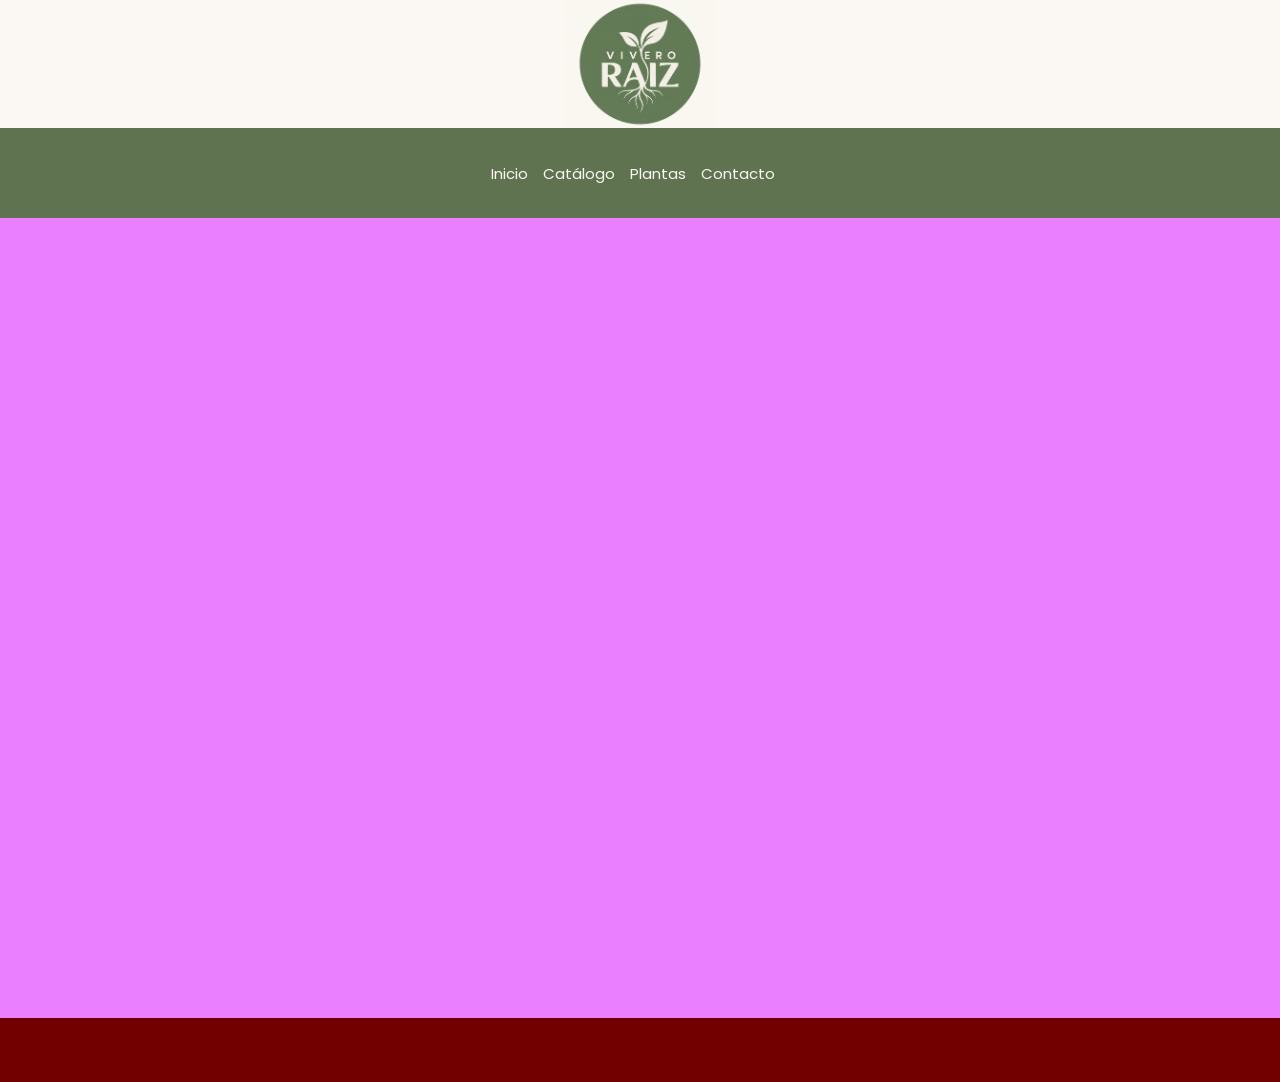
==== index.html @ 6e46d25a "Index v1" ====
<!DOCTYPE html>
<html lang="en">

<head>
    <meta charset="UTF-8" />
    <meta name="viewport" content="width=device-width, initial-scale=1.0" />
    <title>Login - Raiz</title>
    <script src=""></script>
    <link rel="preconnect" href="https://fonts.googleapis.com">
<link rel="preconnect" href="https://fonts.gstatic.com" crossorigin>

<link href="https://fonts.googleapis.com/css2?family=Poppins:wght@400;600;700&display=swap" rel="stylesheet">
    <link rel="stylesheet" href="./styles/styles.css" />
    <!-- <link rel="" href="./index.html" /> -->
</head>

<body>
    <header class="header-vivero">
        <img src="/components/images/logo-vivero-raiz.png" alt="Logo Raiz" class="logo-vivero-raiz">
    </header>
    <nav class="nav-vivero">
        <a href="./index.html">Inicio</a>
        <a href="./catalogo.html">Catálogo</a>
        <a href="./planta.html">Plantas</a>
        <a href="./contacto.html">Contacto</a>
    </nav>

    <section class="banner-vivero"></section>
    <section></section>
    <footer></footer>
</body>

</html>
---- styles/styles.css ----
body {
    width: 100%;
    background-color: rgb(5, 5, 5);
    height: 100%;
    display: flex;
    flex-direction: column;
    justify-content: flex-start;
    align-items: center;
    margin: 0;
    font-family: "Poppins", sans-serif;
}

header {
    display: flex;
    flex-direction: row;
    justify-content: center;
    align-items: center;
    width: 100%;
    height: 8em;
    background-color: #FBF8F3;
}

.nav-vivero {
    justify-content: center;
    align-items: center;
    display: flex;
    width: 100%;
    height: 60px;
    padding: 15px;
    background-color: #5F7351;
}

nav a{
    margin-right: 15px;
    font-size: 15px;
    color: #FBF8F3;
    text-decoration: none;
}

nav a:hover{
    text-decoration: underline;
}

.logo-vivero-raiz {
    object-fit: cover;
    max-height: 200px;
    max-width: 150px;
}

.banner-vivero {
    width: 100%;
    height: 50em;
    background-color: rgb(234, 127, 255);
}

footer{
    width: 100%;
    height: 4em;
    background-color: rgb(114, 0, 0);
}
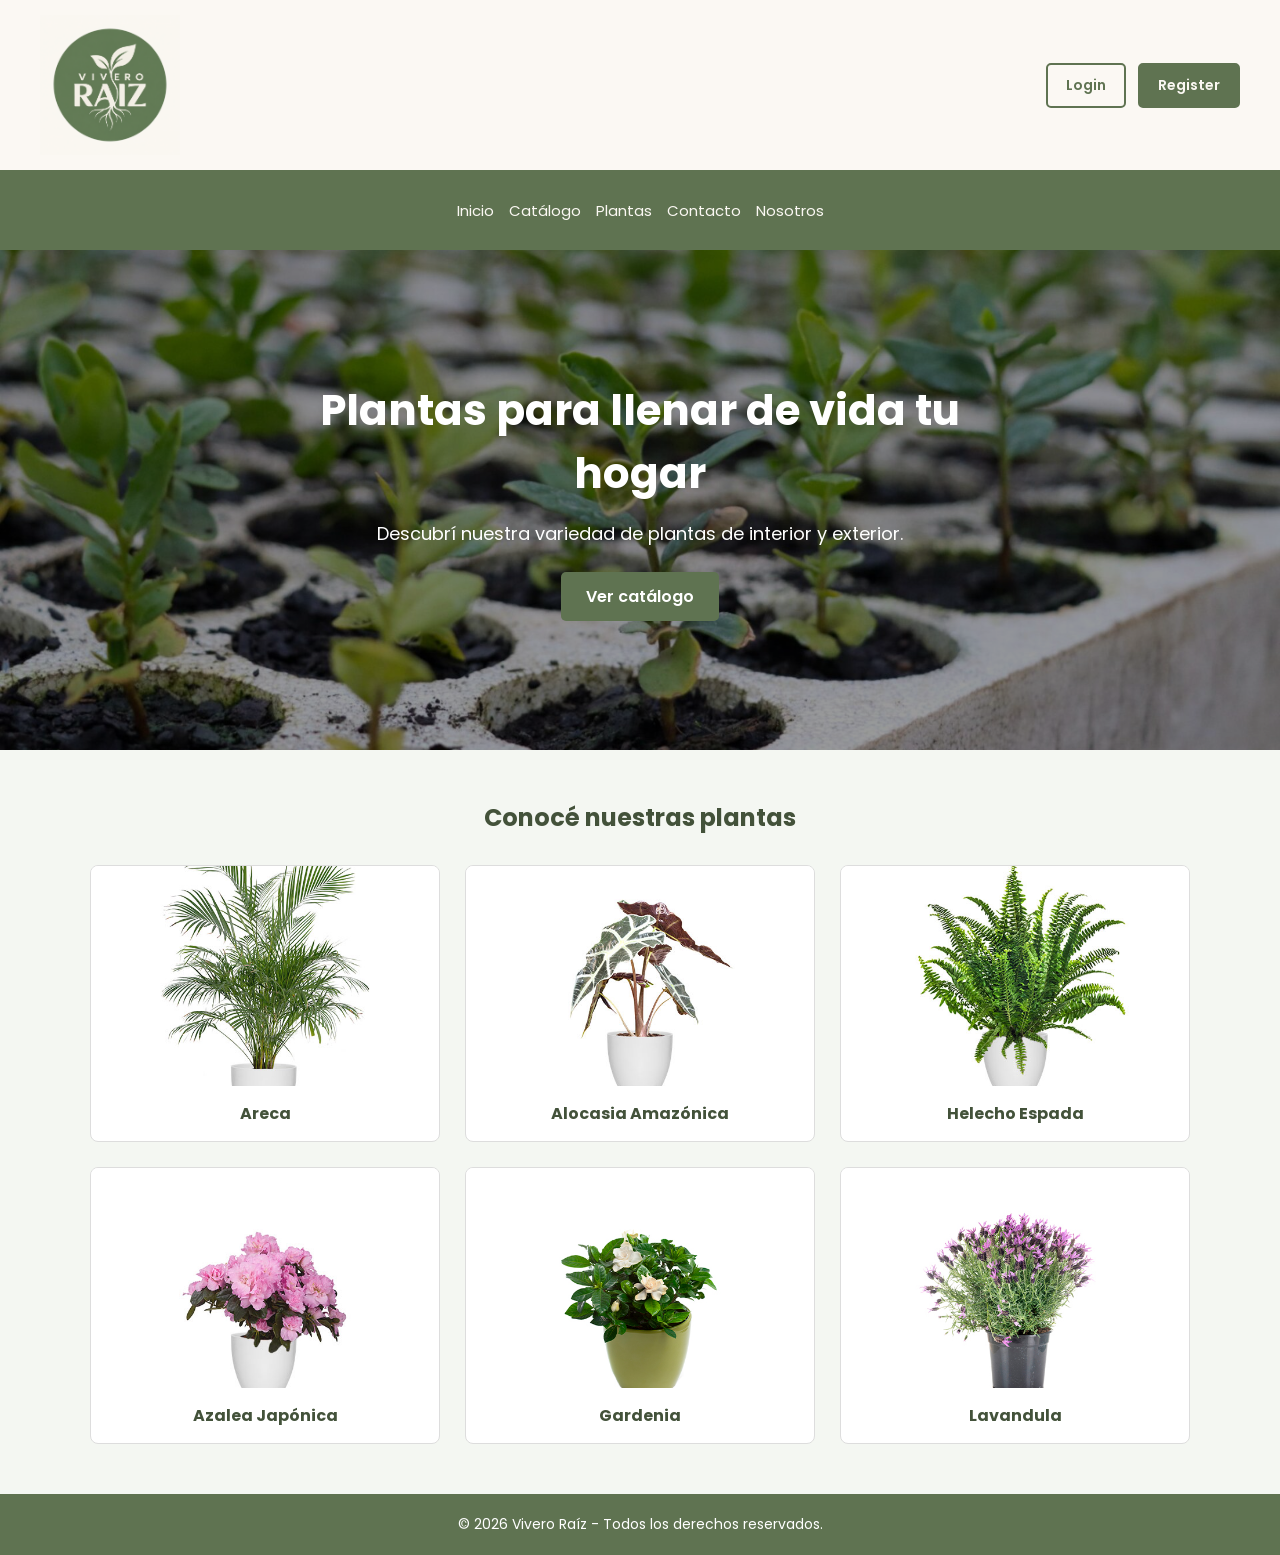
==== commit accc3dcf: "htmlv5" ====
--- a/index.html
+++ b/index.html
@@ -7,27 +7,106 @@
     <title>Login - Raiz</title>
     <script src=""></script>
     <link rel="preconnect" href="https://fonts.googleapis.com">
-<link rel="preconnect" href="https://fonts.gstatic.com" crossorigin>
+    <link rel="preconnect" href="https://fonts.gstatic.com" crossorigin>
 
-<link href="https://fonts.googleapis.com/css2?family=Poppins:wght@400;600;700&display=swap" rel="stylesheet">
+    <link href="https://fonts.googleapis.com/css2?family=Poppins:wght@400;600;700&display=swap" rel="stylesheet">
     <link rel="stylesheet" href="./styles/styles.css" />
     <!-- <link rel="" href="./index.html" /> -->
 </head>
 
-<body>
-    <header class="header-vivero">
-        <img src="/components/images/logo-vivero-raiz.png" alt="Logo Raiz" class="logo-vivero-raiz">
+<body class="pagina-inicio">    <header class="header-vivero">
+        <a href="index.html"> <img src="./components/images/logo-vivero-raiz.png" alt="Logo Raíz"
+                class="logo-vivero-raiz"></a>
+        <div class="botones-usuario">
+            <a href="./login.html" class="boton-login">Login</a>
+            <a href="./registro.html" class="boton-registro">Register</a>
+        </div>
     </header>
     <nav class="nav-vivero">
         <a href="./index.html">Inicio</a>
         <a href="./catalogo.html">Catálogo</a>
         <a href="./planta.html">Plantas</a>
         <a href="./contacto.html">Contacto</a>
+        <a href="./nosotros.html">Nosotros</a>
     </nav>
 
-    <section class="banner-vivero"></section>
-    <section></section>
-    <footer></footer>
+    <main class="inicio-contenedor">
+
+    <section class="banner-inicio">
+        <img
+            src="./components/images/banner.jpg"
+            alt="Plantas del Vivero Raíz"
+        >
+
+        <div class="banner-contenido">
+            <h1>Plantas para llenar de vida tu hogar</h1>
+
+            <p>
+                Descubrí nuestra variedad de plantas de interior y exterior.
+            </p>
+
+            <a href="./catalogo.html" class="boton-banner">
+                Ver catálogo
+            </a>
+        </div>
+    </section>
+    <section class="galeria-inicio">
+        <h2>Conocé nuestras plantas</h2>
+
+        <div class="grilla-inicio">
+            <a href="./catalogo.html" class="foto-inicio">
+                <img
+                    src="./components/images/areca.jpg"
+                    alt="Planta Areca"
+                >
+                <h3>Areca</h3>
+            </a>
+
+            <a href="./catalogo.html" class="foto-inicio">
+                <img
+                    src="./components/images/alocasia-amazonica.jpg"
+                    alt="Alocasia Amazónica"
+                >
+                <h3>Alocasia Amazónica</h3>
+            </a>
+
+            <a href="./catalogo.html" class="foto-inicio">
+                <img
+                    src="./components/images/nephrolepsis.jpg"
+                    alt="Helecho Espada"
+                >
+                <h3>Helecho Espada</h3>
+            </a>
+
+            <a href="./catalogo.html" class="foto-inicio">
+                <img
+                    src="./components/images/azalea-jap-2-3l-vda-1530.jpg"
+                    alt="Azalea Japónica"
+                >
+                <h3>Azalea Japónica</h3>
+            </a>
+
+            <a href="./catalogo.html" class="foto-inicio">
+                <img
+                    src="./components/images/gardenia-jasminoides-m13.jpg"
+                    alt="Gardenia Jasminoides"
+                >
+                <h3>Gardenia</h3>
+            </a>
+
+            <a href="./catalogo.html" class="foto-inicio">
+                <img
+                    src="./components/images/lavandula-stoechas-v14b.jpg"
+                    alt="Lavandula Stoechas"
+                >
+                <h3>Lavandula</h3>
+            </a>
+        </div>
+    </section>
+</main>
+    <footer class="footer-vivero">
+        <p>© 2026 Vivero Raíz - Todos los derechos reservados.</p>
+    </footer>
 </body>
 
 </html>
--- a/styles/styles.css
+++ b/styles/styles.css
@@ -1,60 +1,794 @@
+
+* {
+    box-sizing: border-box;
+}
+
+html {
+    min-height: 100%;
+}
+
 body {
     width: 100%;
-    background-color: rgb(5, 5, 5);
-    height: 100%;
+    min-height: 100vh;
+    margin: 0;
+
     display: flex;
     flex-direction: column;
     justify-content: flex-start;
     align-items: center;
-    margin: 0;
+
     font-family: "Poppins", sans-serif;
 }
 
-header {
-    display: flex;
-    flex-direction: row;
+
+/* header */
+
+
+.header-vivero {
+    width: 100%;
+    min-height: 8em;
+    padding: 15px 40px;
+
+    display: flex;
+    justify-content: space-between;
+    align-items: center;
+
+    background-color: #fbf8f3;
+}
+
+.logo-vivero-raiz {
+    display: block;
+    width: 140px;
+    max-width: 150px;
+    max-height: 200px;
+    height: auto;
+
+    object-fit: contain;
+    transition: transform 0.3s ease;
+}
+
+.logo-vivero-raiz:hover {
+    transform: scale(1.1);
+}
+
+.botones-usuario {
+    display: flex;
+    align-items: center;
+    gap: 12px;
+}
+
+.botones-usuario a {
+    padding: 10px 18px;
+
+    font-size: 14px;
+    font-weight: 600;
+    text-decoration: none;
+
+    border-radius: 5px;
+}
+
+.boton-login {
+    color: #5f7351;
+    background-color: transparent;
+    border: 2px solid #5f7351;
+}
+
+.boton-login:hover {
+    color: #fbf8f3;
+    background-color: #5f7351;
+}
+
+.boton-registro {
+    color: #fbf8f3;
+    background-color: #5f7351;
+    border: 2px solid #5f7351;
+}
+
+.boton-registro:hover {
+    background-color: #43523a;
+    border-color: #43523a;
+}
+
+
+/* navbar */
+
+.nav-vivero {
+    width: 100%;
+    min-height: 80px;
+
+    display: flex;
     justify-content: center;
     align-items: center;
-    width: 100%;
-    height: 8em;
-    background-color: #FBF8F3;
-}
-
-.nav-vivero {
+    gap: 15px;
+
+    background-color: #5f7351;
+}
+
+.nav-vivero a {
+    color: #fbf8f3;
+    font-size: 15px;
+    text-decoration: none;
+}
+
+.nav-vivero a:hover {
+    text-decoration: underline;
+}
+
+
+/* footer */
+
+
+.footer-vivero {
+    width: 100%;
+    padding: 20px;
+    margin-top: auto;
+
+    color: #ffffff;
+    text-align: center;
+    background-color: #5f7351;
+}
+
+.footer-vivero p {
+    margin: 0;
+    font-size: 14px;
+}
+
+
+/* index */
+
+
+.pagina-inicio {
+    min-height: 100vh;
+    background-color: #f4f7f2;
+}
+
+.pagina-inicio .inicio-contenedor {
+    width: 100%;
+}
+
+/* banner index */
+
+
+.pagina-inicio .banner-inicio {
+    position: relative;
+
+    width: 100%;
+    height: 500px;
+    overflow: hidden;
+}
+
+.pagina-inicio .banner-inicio img {
+    display: block;
+    width: 100%;
+    height: 100%;
+    object-fit: cover;
+}
+
+.pagina-inicio .banner-contenido {
+    position: absolute;
+    top: 0;
+    left: 0;
+
+    width: 100%;
+    height: 100%;
+    padding: 30px;
+
+    display: flex;
+    flex-direction: column;
     justify-content: center;
     align-items: center;
-    display: flex;
-    width: 100%;
-    height: 60px;
-    padding: 15px;
-    background-color: #5F7351;
-}
-
-nav a{
-    margin-right: 15px;
+
+    color: #ffffff;
+    text-align: center;
+    background-color: rgba(0, 0, 0, 0.4);
+}
+
+.pagina-inicio .banner-contenido h1 {
+    max-width: 700px;
+    margin: 0 0 15px;
+    font-size: 42px;
+}
+
+.pagina-inicio .banner-contenido p {
+    margin: 0 0 25px;
+    font-size: 18px;
+}
+
+.pagina-inicio .boton-banner {
+    display: inline-block;
+    padding: 12px 25px;
+
+    color: #ffffff;
+    font-weight: 600;
+    text-decoration: none;
+
+    background-color: #5f7351;
+    border-radius: 5px;
+}
+
+.pagina-inicio .boton-banner:hover {
+    background-color: #43523a;
+}
+
+
+/* grilla index */
+
+
+.pagina-inicio .galeria-inicio {
+    width: 100%;
+    padding: 50px 20px;
+}
+
+.pagina-inicio .galeria-inicio h2 {
+    margin: 0 0 30px;
+    color: #43523a;
+    text-align: center;
+}
+
+.pagina-inicio .grilla-inicio {
+    width: 100%;
+    max-width: 1100px;
+    margin: auto;
+
+    display: grid;
+    grid-template-columns: repeat(3, 1fr);
+    gap: 25px;
+}
+
+.pagina-inicio .foto-inicio {
+    overflow: hidden;
+
+    color: #43523a;
+    text-align: center;
+    text-decoration: none;
+
+    background-color: #ffffff;
+    border: 1px solid #dddddd;
+    border-radius: 8px;
+}
+
+.pagina-inicio .foto-inicio img {
+    display: block;
+    width: 100%;
+    height: 220px;
+
+    object-fit: cover;
+    transition: transform 0.3s;
+}
+
+.pagina-inicio .foto-inicio h3 {
+    margin: 15px;
+    font-size: 16px;
+}
+
+.pagina-inicio .foto-inicio:hover img {
+    transform: scale(1.05);
+}
+
+
+/* nosotros */
+
+
+.pagina-nosotros {
+    min-height: 100vh;
+    background-color: #f4f7f2;
+}
+
+.pagina-nosotros .nosotros-contenedor {
+    width: 100%;
+    padding: 60px 20px;
+
+    display: flex;
+    justify-content: center;
+}
+
+.pagina-nosotros .historia-vivero {
+    width: 100%;
+    max-width: 1100px;
+
+    display: flex;
+    align-items: center;
+    gap: 50px;
+}
+
+.pagina-nosotros .historia-imagen {
+    width: 50%;
+}
+
+.pagina-nosotros .historia-imagen img {
+    display: block;
+    width: 100%;
+    height: 450px;
+
+    object-fit: cover;
+    border-radius: 8px;
+}
+
+.pagina-nosotros .historia-texto {
+    width: 50%;
+}
+
+.pagina-nosotros .historia-texto h1 {
+    margin: 0 0 20px;
+    color: #43523a;
+    font-size: 36px;
+}
+
+.pagina-nosotros .historia-texto p {
+    margin: 0 0 18px;
+
+    color: #333333;
+    font-size: 16px;
+    line-height: 1.7;
+}
+
+
+/* catalogo */
+
+.pagina-catalogo {
+    min-height: 100vh;
+    background-color: #f4f7f2;
+}
+
+.pagina-catalogo .catalogo {
+    width: 100%;
+    max-width: 1200px;
+    padding: 50px 20px;
+}
+
+.pagina-catalogo .productos {
+    display: grid;
+    grid-template-columns: repeat(4, 1fr);
+    gap: 25px;
+    align-items: stretch;
+}
+
+.pagina-catalogo .tarjeta {
+    width: 100%;
+    height: 100%;
+
+    display: flex;
+    flex-direction: column;
+
+    overflow: hidden;
+    background-color: #fbf8f3;
+    border: 1px solid #dddddd;
+    border-radius: 10px;
+}
+
+.pagina-catalogo .tarjeta img {
+    display: block;
+    width: 100%;
+    height: 230px;
+
+    object-fit: contain;
+    background-color: #ffffff;
+}
+
+.pagina-catalogo .informacion {
+    flex: 1;
+    padding: 20px;
+
+    display: flex;
+    flex-direction: column;
+}
+
+.pagina-catalogo .informacion h3 {
+    min-height: 48px;
+    margin: 0 0 10px;
+
+    color: #5f7351;
+    font-size: 16px;
+    line-height: 24px;
+}
+
+.pagina-catalogo .informacion p {
+    flex: 1;
+    margin: 0 0 15px;
+
+    color: #333333;
+    font-size: 14px;
+    line-height: 20px;
+}
+
+.pagina-catalogo .precio {
+    display: block;
+    margin: 0 0 15px;
+
+    color: #5f7351;
+    font-size: 18px;
+    font-weight: 700;
+}
+
+.pagina-catalogo button {
+    width: 100%;
+    min-height: 40px;
+    margin-top: auto;
+    padding: 10px;
+
+    color: #fbf8f3;
+    font-family: "Poppins", sans-serif;
+    font-size: 12px;
+    font-weight: 600;
+
+    background-color: #5f7351;
+    border: none;
+    border-radius: 5px;
+    cursor: pointer;
+}
+
+.pagina-catalogo button:hover {
+    background-color: #43523a;
+}
+
+
+/* contacto */
+
+.pagina-contacto {
+    min-height: 100vh;
+    background-color: #f4f7f2;
+}
+
+.pagina-contacto .contacto-contenedor {
+    width: 100%;
+    padding: 60px 8%;
+
+    display: flex;
+    justify-content: center;
+    align-items: flex-start;
+    gap: 70px;
+
+    background-color: #fbf8f3;
+}
+
+.pagina-contacto .contacto-formulario {
+    width: 55%;
+    max-width: 650px;
+}
+
+.pagina-contacto .contacto-formulario h1 {
+    margin: 0 0 10px;
+
+    color: #43523a;
+    font-size: 42px;
+    line-height: 1.2;
+}
+
+.pagina-contacto .contacto-introduccion {
+    margin: 0 0 30px;
+    color: #555555;
+}
+
+.pagina-contacto .campo-contacto {
+    width: 100%;
+    margin-bottom: 22px;
+}
+
+.pagina-contacto .campo-contacto label {
+    display: block;
+    margin-bottom: 6px;
+
+    color: #333333;
+    font-size: 14px;
+}
+
+.pagina-contacto .campo-contacto input,
+.pagina-contacto .campo-contacto textarea {
+    width: 100%;
+    padding: 10px 5px;
+
+    font-family: "Poppins", sans-serif;
     font-size: 15px;
-    color: #FBF8F3;
-    text-decoration: none;
-}
-
-nav a:hover{
-    text-decoration: underline;
-}
-
-.logo-vivero-raiz {
-    object-fit: cover;
-    max-height: 200px;
-    max-width: 150px;
-}
-
-.banner-vivero {
-    width: 100%;
-    height: 50em;
-    background-color: rgb(234, 127, 255);
-}
-
-footer{
-    width: 100%;
-    height: 4em;
-    background-color: rgb(114, 0, 0);
-}+
+    background-color: transparent;
+    border: none;
+    border-bottom: 2px solid #5f7351;
+    outline: none;
+}
+
+.pagina-contacto .campo-contacto textarea {
+    resize: vertical;
+}
+
+.pagina-contacto .campo-contacto input:focus,
+.pagina-contacto .campo-contacto textarea:focus {
+    border-bottom-color: #2f4229;
+}
+
+.pagina-contacto .boton-contacto {
+    padding: 12px 25px;
+
+    color: #ffffff;
+    font-family: "Poppins", sans-serif;
+    font-weight: 600;
+
+    background-color: #5f7351;
+    border: none;
+    border-radius: 5px;
+    cursor: pointer;
+}
+
+.pagina-contacto .boton-contacto:hover {
+    background-color: #43523a;
+}
+
+.pagina-contacto .contacto-informacion {
+    width: 40%;
+    max-width: 450px;
+    padding: 30px;
+
+    background-color: #e4ebdf;
+    border-radius: 8px;
+}
+
+.pagina-contacto .contacto-informacion h2 {
+    margin-top: 0;
+    color: #43523a;
+    font-size: 22px;
+}
+
+.pagina-contacto .contacto-informacion p {
+    margin-bottom: 20px;
+    color: #333333;
+    line-height: 1.6;
+}
+
+.pagina-contacto .bloque-horarios {
+    margin-top: 35px;
+}
+
+.pagina-contacto .horario {
+    padding: 10px 0;
+
+    display: flex;
+    justify-content: space-between;
+    gap: 20px;
+
+    color: #333333;
+    border-bottom: 1px solid #bdc9b6;
+}
+
+
+/* register */
+
+
+.pagina-registro {
+    min-height: 100vh;
+    background-color: #7d9472;
+}
+
+.pagina-registro .registro-contenedor {
+    width: 100%;
+    padding: 40px 20px;
+
+    display: flex;
+    justify-content: center;
+}
+
+.pagina-registro .formulario-registro {
+    width: 100%;
+    max-width: 400px;
+    padding: 30px;
+
+    background-color: #fbf8f3;
+    border-radius: 8px;
+}
+
+.pagina-registro .formulario-registro h1 {
+    margin-top: 0;
+    margin-bottom: 25px;
+
+    color: #5f7351;
+    text-align: center;
+}
+
+.pagina-registro .campo-formulario {
+    width: 100%;
+    margin-bottom: 15px;
+}
+
+.pagina-registro .campo-formulario label {
+    display: block;
+    margin-bottom: 5px;
+
+    color: #333333;
+    font-size: 14px;
+}
+
+.pagina-registro .campo-formulario input {
+    width: 100%;
+    padding: 10px;
+
+    font-family: "Poppins", sans-serif;
+    border: 1px solid #cccccc;
+    border-radius: 5px;
+}
+
+.pagina-registro .boton-enviar {
+    width: 100%;
+    padding: 12px;
+
+    color: #ffffff;
+    font-family: "Poppins", sans-serif;
+    font-weight: 600;
+
+    background-color: #5f7351;
+    border: none;
+    border-radius: 5px;
+    cursor: pointer;
+}
+
+.pagina-registro .boton-enviar:hover {
+    background-color: #43523a;
+}
+
+.pagina-registro .texto-login {
+    margin-top: 20px;
+    text-align: center;
+    font-size: 14px;
+}
+
+.pagina-registro .texto-login a {
+    color: #5f7351;
+}
+
+
+/* producto */
+
+
+.pagina-producto {
+    min-height: 100vh;
+    background-color: #f4f7f2;
+}
+
+.pagina-producto .producto-contenedor {
+    width: 100%;
+    padding: 60px 20px;
+
+    display: flex;
+    justify-content: center;
+}
+
+.pagina-producto .producto-detalle {
+    width: 100%;
+    max-width: 1000px;
+
+    display: flex;
+    align-items: center;
+    gap: 60px;
+}
+
+.pagina-producto .producto-imagen {
+    width: 50%;
+    padding: 30px;
+
+    background-color: #ffffff;
+    border: 1px solid #dddddd;
+    border-radius: 8px;
+}
+
+.pagina-producto .producto-imagen img {
+    display: block;
+    width: 100%;
+    height: 400px;
+    object-fit: contain;
+}
+
+.pagina-producto .producto-informacion {
+    width: 50%;
+}
+
+.pagina-producto .producto-informacion h1 {
+    margin: 0 0 15px;
+    color: #35452f;
+    font-size: 32px;
+}
+
+.pagina-producto .producto-precio {
+    display: block;
+    margin-bottom: 25px;
+
+    color: #5f7351;
+    font-size: 24px;
+    font-weight: 700;
+}
+
+.pagina-producto .producto-descripcion {
+    margin-bottom: 30px;
+
+    color: #333333;
+    font-size: 16px;
+    line-height: 1.7;
+}
+
+.pagina-producto .boton-carrito {
+    padding: 14px 25px;
+
+    color: #ffffff;
+    font-family: "Poppins", sans-serif;
+    font-size: 15px;
+    font-weight: 600;
+
+    background-color: #5f7351;
+    border: none;
+    border-radius: 5px;
+    cursor: pointer;
+}
+
+.pagina-producto .boton-carrito:hover {
+    background-color: #43523a;
+}
+
+
+/* responsive */
+
+
+@media (max-width: 750px) {
+    .header-vivero {
+        min-height: auto;
+        padding: 15px 20px;
+    }
+
+    .logo-vivero-raiz {
+        width: 100px;
+    }
+
+    .botones-usuario {
+        gap: 6px;
+    }
+
+    .botones-usuario a {
+        padding: 8px 10px;
+        font-size: 12px;
+    }
+
+    .nav-vivero {
+        min-height: auto;
+        padding: 15px;
+        flex-wrap: wrap;
+    }
+
+    .pagina-inicio .banner-inicio {
+        height: 380px;
+    }
+
+    .pagina-inicio .banner-contenido h1 {
+        font-size: 30px;
+    }
+
+    .pagina-inicio .banner-contenido p {
+        font-size: 15px;
+    }
+
+    .pagina-nosotros .historia-vivero,
+    .pagina-contacto .contacto-contenedor,
+    .pagina-producto .producto-detalle {
+        flex-direction: column;
+    }
+
+    .pagina-nosotros .historia-imagen,
+    .pagina-nosotros .historia-texto,
+    .pagina-contacto .contacto-formulario,
+    .pagina-contacto .contacto-informacion,
+    .pagina-producto .producto-imagen,
+    .pagina-producto .producto-informacion {
+        width: 100%;
+        max-width: none;
+    }
+
+    .pagina-contacto .contacto-contenedor {
+        padding: 40px 20px;
+        gap: 40px;
+    }
+
+    .pagina-producto .producto-detalle {
+        gap: 30px;
+    }
+}
+
+@media (max-width: 600px) {
+    .pagina-inicio .grilla-inicio,
+    .pagina-catalogo .productos {
+        grid-template-columns: 1fr;
+    }
+}
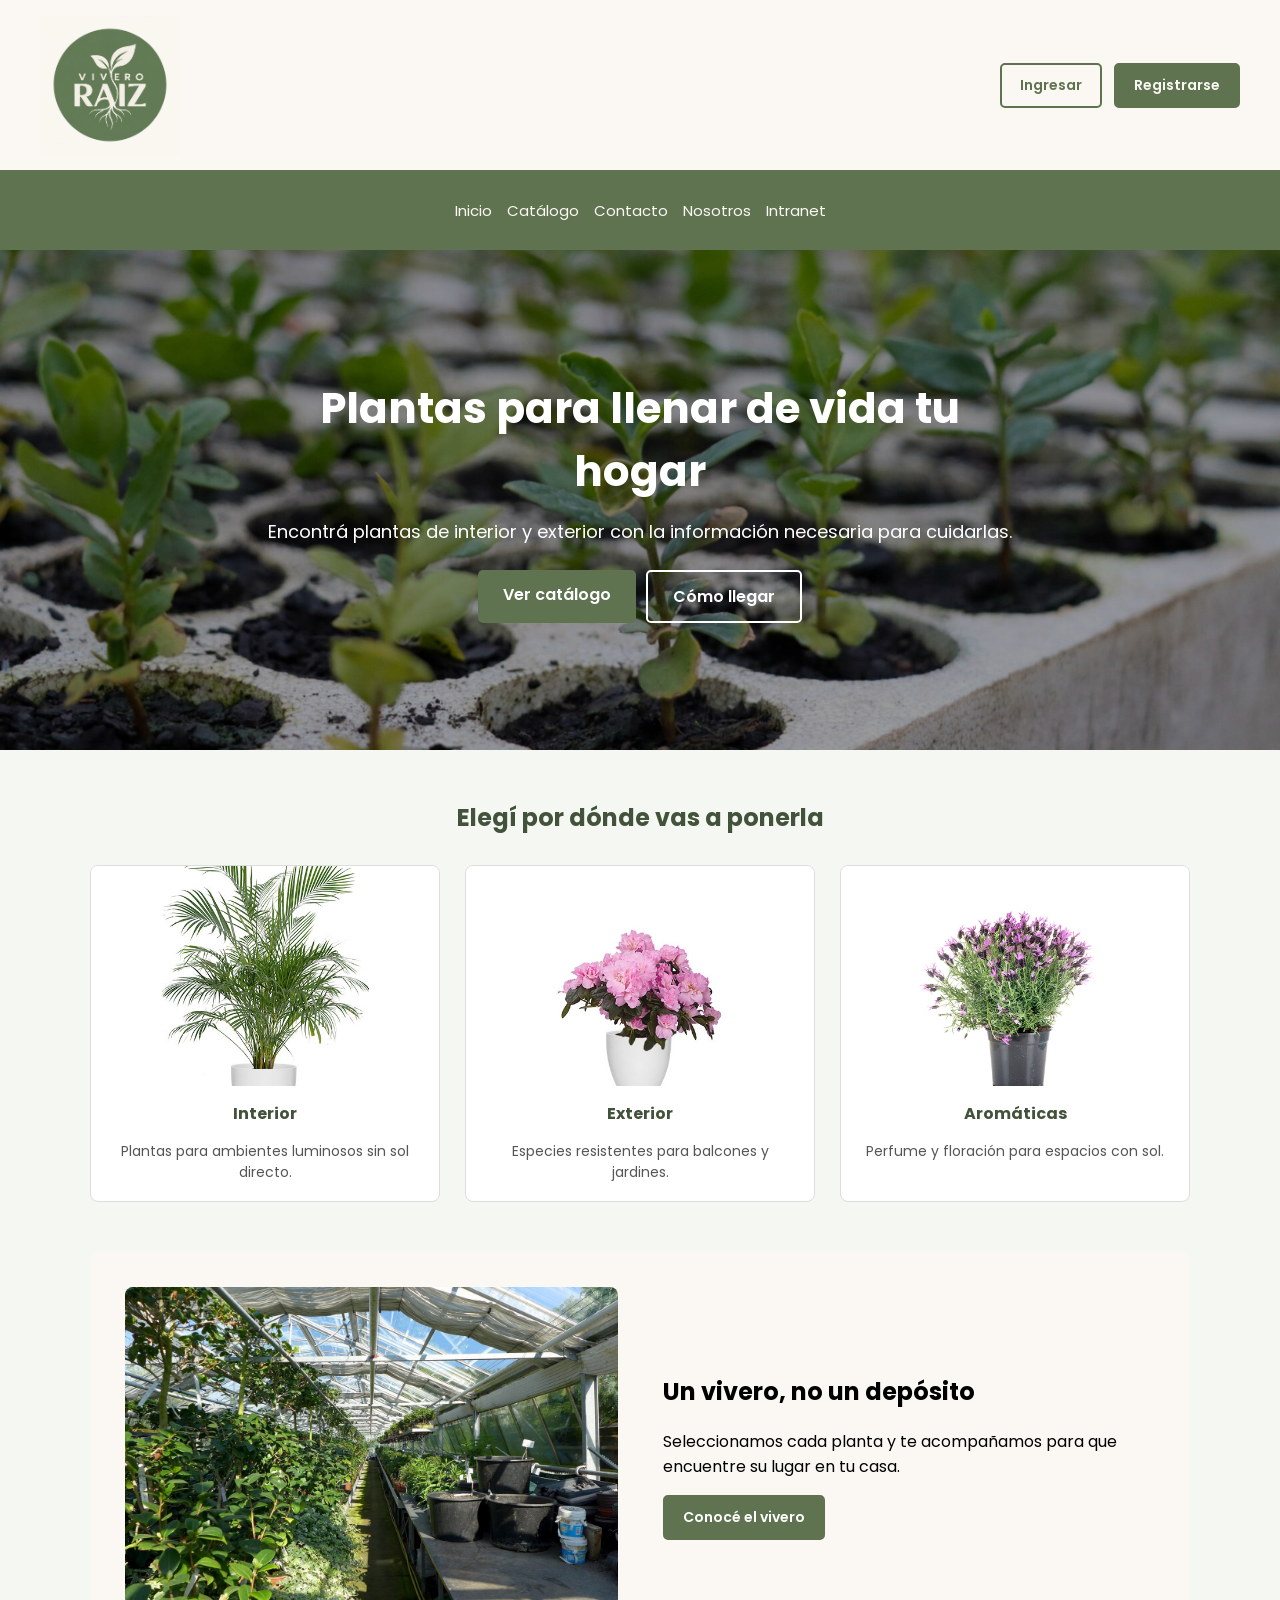
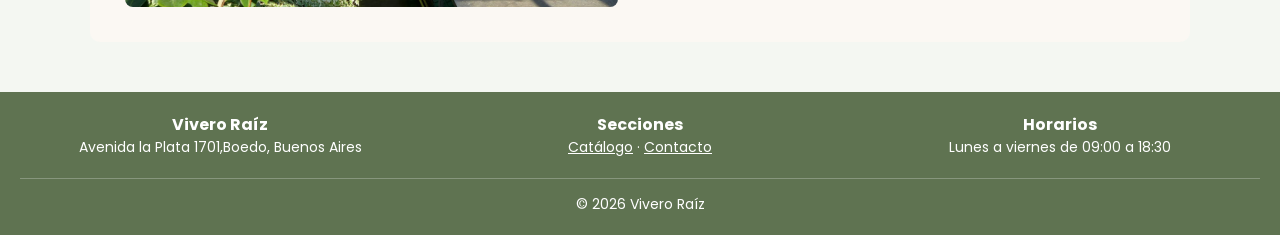
==== commit baa257dc: "final" ====
--- a/index.html
+++ b/index.html
@@ -1,112 +1,66 @@
 <!DOCTYPE html>
-<html lang="en">
-
+<html lang="es">
 <head>
-    <meta charset="UTF-8" />
-    <meta name="viewport" content="width=device-width, initial-scale=1.0" />
-    <title>Login - Raiz</title>
-    <script src=""></script>
+    <meta charset="UTF-8">
+    <meta name="viewport" content="width=device-width, initial-scale=1.0">
+    <title>Inicio - Vivero Raíz</title>
     <link rel="preconnect" href="https://fonts.googleapis.com">
     <link rel="preconnect" href="https://fonts.gstatic.com" crossorigin>
-
     <link href="https://fonts.googleapis.com/css2?family=Poppins:wght@400;600;700&display=swap" rel="stylesheet">
-    <link rel="stylesheet" href="./styles/styles.css" />
-    <!-- <link rel="" href="./index.html" /> -->
+    <link rel="stylesheet" href="./styles/styles.css">
+    <script src="./components/scripts/sesion.js" defer></script>
+    <script src="./components/scripts/validaciones.js" defer></script>
 </head>
-
-<body class="pagina-inicio">    <header class="header-vivero">
-        <a href="index.html"> <img src="./components/images/logo-vivero-raiz.png" alt="Logo Raíz"
-                class="logo-vivero-raiz"></a>
+<body class="pagina-inicio">
+    <header class="header-vivero">
+        <a href="./index.html"><img src="./components/images/logo-vivero-raiz.png" alt="Logo de Vivero Raíz" class="logo-vivero-raiz"></a>
+        <button type="button" class="boton-menu" aria-expanded="false" aria-controls="menu-principal">Menú</button>
         <div class="botones-usuario">
-            <a href="./login.html" class="boton-login">Login</a>
-            <a href="./registro.html" class="boton-registro">Register</a>
+            <a href="./login.html" class="boton-login">Ingresar</a>
+            <a href="./registro.html" class="boton-registro">Registrarse</a>
         </div>
     </header>
-    <nav class="nav-vivero">
+    <nav class="nav-vivero" id="menu-principal">
         <a href="./index.html">Inicio</a>
         <a href="./catalogo.html">Catálogo</a>
-        <a href="./planta.html">Plantas</a>
         <a href="./contacto.html">Contacto</a>
         <a href="./nosotros.html">Nosotros</a>
+        <a href="./listado.html">Intranet</a>
     </nav>
-
     <main class="inicio-contenedor">
-
-    <section class="banner-inicio">
-        <img
-            src="./components/images/banner.jpg"
-            alt="Plantas del Vivero Raíz"
-        >
-
-        <div class="banner-contenido">
-            <h1>Plantas para llenar de vida tu hogar</h1>
-
-            <p>
-                Descubrí nuestra variedad de plantas de interior y exterior.
-            </p>
-
-            <a href="./catalogo.html" class="boton-banner">
-                Ver catálogo
-            </a>
-        </div>
-    </section>
-    <section class="galeria-inicio">
-        <h2>Conocé nuestras plantas</h2>
-
-        <div class="grilla-inicio">
-            <a href="./catalogo.html" class="foto-inicio">
-                <img
-                    src="./components/images/areca.jpg"
-                    alt="Planta Areca"
-                >
-                <h3>Areca</h3>
-            </a>
-
-            <a href="./catalogo.html" class="foto-inicio">
-                <img
-                    src="./components/images/alocasia-amazonica.jpg"
-                    alt="Alocasia Amazónica"
-                >
-                <h3>Alocasia Amazónica</h3>
-            </a>
-
-            <a href="./catalogo.html" class="foto-inicio">
-                <img
-                    src="./components/images/nephrolepsis.jpg"
-                    alt="Helecho Espada"
-                >
-                <h3>Helecho Espada</h3>
-            </a>
-
-            <a href="./catalogo.html" class="foto-inicio">
-                <img
-                    src="./components/images/azalea-jap-2-3l-vda-1530.jpg"
-                    alt="Azalea Japónica"
-                >
-                <h3>Azalea Japónica</h3>
-            </a>
-
-            <a href="./catalogo.html" class="foto-inicio">
-                <img
-                    src="./components/images/gardenia-jasminoides-m13.jpg"
-                    alt="Gardenia Jasminoides"
-                >
-                <h3>Gardenia</h3>
-            </a>
-
-            <a href="./catalogo.html" class="foto-inicio">
-                <img
-                    src="./components/images/lavandula-stoechas-v14b.jpg"
-                    alt="Lavandula Stoechas"
-                >
-                <h3>Lavandula</h3>
-            </a>
-        </div>
-    </section>
-</main>
+        <section class="banner-inicio">
+            <img src="./components/images/banner.jpg" alt="Plantas del Vivero Raíz">
+            <div class="banner-contenido">
+                <h1>Plantas para llenar de vida tu hogar</h1>
+                <p>Encontrá plantas de interior y exterior con la información necesaria para cuidarlas.</p>
+                <div class="acciones-banner">
+                    <a href="./catalogo.html" class="boton-banner">Ver catálogo</a>
+                    <a href="./contacto.html" class="boton-banner boton-claro">Cómo llegar</a>
+                </div>
+            </div>
+        </section>
+        <section class="galeria-inicio">
+            <h2>Elegí por dónde vas a ponerla</h2>
+            <div class="grilla-inicio">
+                <a href="./catalogo.html" class="foto-inicio"><img src="./components/images/areca.jpg" alt="Planta Areca para interiores"><h3>Interior</h3><p>Plantas para ambientes luminosos sin sol directo.</p></a>
+                <a href="./catalogo.html" class="foto-inicio"><img src="./components/images/azalea-jap-2-3l-vda-1530.jpg" alt="Azalea para exteriores"><h3>Exterior</h3><p>Especies resistentes para balcones y jardines.</p></a>
+                <a href="./catalogo.html" class="foto-inicio"><img src="./components/images/lavandula-stoechas-v14b.jpg" alt="Lavanda aromática"><h3>Aromáticas</h3><p>Perfume y floración para espacios con sol.</p></a>
+            </div>
+        </section>
+        <section class="presentacion-inicio">
+            <img src="./components/images/nosotros.jpg" alt="Interior del Vivero Raíz">
+            <div>
+                <h2>Un vivero, no un depósito</h2>
+                <p>Seleccionamos cada planta y te acompañamos para que encuentre su lugar en tu casa.</p>
+                <a href="./nosotros.html" class="boton-principal">Conocé el vivero</a>
+            </div>
+        </section>
+    </main>
     <footer class="footer-vivero">
-        <p>© 2026 Vivero Raíz - Todos los derechos reservados.</p>
+        <div><strong>Vivero Raíz</strong><p>Avenida la Plata 1701,Boedo, Buenos Aires</p></div>
+        <div><strong>Secciones</strong><p><a href="./catalogo.html">Catálogo</a> · <a href="./contacto.html">Contacto</a></p></div>
+        <div><strong>Horarios</strong><p>Lunes a viernes de 09:00 a 18:30</p></div>
+        <p class="copyright">© 2026 Vivero Raíz</p>
     </footer>
 </body>
-
-</html>+</html>
--- a/styles/styles.css
+++ b/styles/styles.css
@@ -57,6 +57,32 @@
     gap: 12px;
 }
 
+.usuario-sesion {
+    color: var(--verde-oscuro);
+    font-size: 14px;
+    font-weight: 600;
+}
+
+.boton-cerrar-sesion {
+    padding: 10px 18px;
+    color: #ffffff;
+    font-size: 14px;
+    font-weight: 600;
+    background: var(--verde);
+    border: 2px solid var(--verde);
+    border-radius: 5px;
+    cursor: pointer;
+}
+
+.boton-cerrar-sesion:hover {
+    background: var(--verde-oscuro);
+    border-color: var(--verde-oscuro);
+}
+
+.boton-salir-menu {
+    display: none;
+}
+
 .botones-usuario a {
     padding: 10px 18px;
 
@@ -89,6 +115,12 @@
     border-color: #43523a;
 }
 
+.boton-carrito-header {
+    color: #43523a;
+    background-color: #e4ebdf;
+    border: 2px solid #e4ebdf;
+}
+
 
 /* navbar */
 
@@ -279,7 +311,8 @@
     padding: 60px 20px;
 
     display: flex;
-    justify-content: center;
+    flex-direction: column;
+    align-items: center;
 }
 
 .pagina-nosotros .historia-vivero {
@@ -334,6 +367,12 @@
     width: 100%;
     max-width: 1200px;
     padding: 50px 20px;
+}
+
+.pagina-catalogo .catalogo > h1 {
+    margin: 0 0 25px;
+    color: #35452f;
+    text-align: center;
 }
 
 .pagina-catalogo .productos {
@@ -421,6 +460,94 @@
     background-color: #43523a;
 }
 
+.carrito {
+    width: 100%;
+    margin-top: 40px;
+    padding: 25px;
+    background-color: #ffffff;
+    border: 1px solid #dfe5dc;
+    border-radius: 10px;
+}
+
+.encabezado-carrito {
+    display: flex;
+    justify-content: space-between;
+    align-items: center;
+    gap: 20px;
+}
+
+.encabezado-carrito h2 {
+    margin: 0;
+    color: #35452f;
+}
+
+.encabezado-carrito #vaciar-carrito {
+    width: auto;
+    min-height: auto;
+    margin: 0;
+    padding: 8px 12px;
+    color: #5f7351;
+    background-color: transparent;
+    border: 1px solid #5f7351;
+}
+
+.encabezado-carrito #vaciar-carrito:disabled {
+    opacity: 0.45;
+    cursor: default;
+}
+
+#items-carrito {
+    margin: 20px 0;
+    padding: 0;
+    list-style: none;
+}
+
+.item-carrito {
+    padding: 12px 0;
+    display: flex;
+    justify-content: space-between;
+    align-items: center;
+    gap: 20px;
+    border-bottom: 1px solid #e4e8e1;
+}
+
+.item-carrito span {
+    color: #666666;
+    font-size: 13px;
+}
+
+.item-carrito button {
+    width: auto;
+    min-height: auto;
+    margin: 0;
+    padding: 8px 12px;
+}
+
+.carrito-vacio {
+    color: #666666;
+}
+
+.total-carrito {
+    margin: 0;
+    color: #35452f;
+    font-size: 18px;
+    text-align: right;
+}
+
+.aviso-flotante {
+    position: fixed;
+    right: 25px;
+    bottom: 25px;
+    z-index: 10;
+    max-width: 350px;
+    margin: 0;
+    padding: 14px 20px;
+    color: #ffffff;
+    background-color: #35452f;
+    border-radius: 6px;
+    box-shadow: 0 5px 20px rgba(0, 0, 0, 0.2);
+}
+
 
 /* contacto */
 
@@ -723,6 +850,13 @@
 /* responsive */
 
 
+@media (max-width: 1000px) {
+    .pagina-catalogo .productos {
+        grid-template-columns: repeat(2, 1fr);
+    }
+}
+
+
 @media (max-width: 750px) {
     .header-vivero {
         min-height: auto;
@@ -734,6 +868,8 @@
     }
 
     .botones-usuario {
+        justify-content: flex-end;
+        flex-wrap: wrap;
         gap: 6px;
     }
 
@@ -784,6 +920,11 @@
     .pagina-producto .producto-detalle {
         gap: 30px;
     }
+
+    .item-carrito {
+        align-items: flex-start;
+        flex-direction: column;
+    }
 }
 
 @media (max-width: 600px) {
@@ -792,3 +933,542 @@
         grid-template-columns: 1fr;
     }
 }
+
+:root {
+    --verde: #5f7351;
+    --verde-oscuro: #35452f;
+    --verde-claro: #e4ebdf;
+    --crema: #fbf8f3;
+    --fondo: #f4f7f2;
+    --borde: #d8ded4;
+}
+
+button,
+input,
+select,
+textarea {
+    font: inherit;
+}
+
+.boton-menu {
+    display: none;
+    padding: 9px 15px;
+    color: #ffffff;
+    background: var(--verde);
+    border: 0;
+    border-radius: 5px;
+    cursor: pointer;
+}
+
+.footer-vivero {
+    display: grid;
+    grid-template-columns: repeat(3, 1fr);
+    gap: 20px;
+}
+
+.footer-vivero a {
+    color: #ffffff;
+}
+
+.footer-vivero .copyright {
+    grid-column: 1 / -1;
+    padding-top: 15px;
+    border-top: 1px solid rgba(255, 255, 255, 0.25);
+}
+
+.acciones-banner,
+.acciones-tarjeta,
+.acciones-formulario {
+    display: flex;
+    gap: 10px;
+}
+
+.boton-claro {
+    background: transparent !important;
+    border: 2px solid #ffffff;
+}
+
+.boton-principal,
+.boton-secundario {
+    display: inline-block;
+    padding: 10px 18px;
+    font-size: 14px;
+    font-weight: 600;
+    text-align: center;
+    text-decoration: none;
+    border-radius: 5px;
+}
+
+.boton-principal {
+    color: #ffffff;
+    background: var(--verde);
+    border: 2px solid var(--verde);
+}
+
+.boton-secundario {
+    color: var(--verde);
+    background: transparent;
+    border: 2px solid var(--verde);
+}
+
+.pagina-inicio .foto-inicio p {
+    margin: 0 16px 18px;
+    color: #555555;
+    font-size: 14px;
+}
+
+.presentacion-inicio {
+    width: calc(100% - 40px);
+    max-width: 1100px;
+    margin: 0 auto 50px;
+    padding: 35px;
+    display: grid;
+    grid-template-columns: 1fr 1fr;
+    align-items: center;
+    gap: 45px;
+    background: var(--crema);
+    border-radius: 10px;
+}
+
+.presentacion-inicio img {
+    width: 100%;
+    height: 320px;
+    object-fit: cover;
+    border-radius: 8px;
+}
+
+.equipo-vivero,
+.linea-tiempo {
+    width: 100%;
+    max-width: 1100px;
+    margin: 55px auto 0;
+}
+
+.equipo-vivero h2,
+.linea-tiempo h2 {
+    color: var(--verde-oscuro);
+    text-align: center;
+}
+
+.grilla-equipo {
+    display: grid;
+    grid-template-columns: repeat(3, 1fr);
+    gap: 22px;
+}
+
+.grilla-equipo article {
+    padding: 30px 20px;
+    overflow: hidden;
+    text-align: center;
+    background: #ffffff;
+    border: 1px solid var(--borde);
+    border-radius: 8px;
+}
+
+.grilla-equipo article > span {
+    width: 76px;
+    height: 76px;
+    margin: 0 auto 18px;
+    display: flex;
+    justify-content: center;
+    align-items: center;
+    color: #ffffff;
+    font-size: 22px;
+    font-weight: 700;
+    background: var(--verde);
+    border-radius: 50%;
+}
+
+.grilla-equipo h3,
+.grilla-equipo p {
+    margin: 12px 15px;
+}
+
+.linea-tiempo > div {
+    margin-top: 25px;
+    display: grid;
+    grid-template-columns: repeat(3, 1fr);
+    gap: 22px;
+}
+
+.linea-tiempo article {
+    padding: 25px;
+    text-align: center;
+    background: var(--crema);
+    border-top: 4px solid var(--verde);
+    border-radius: 8px;
+}
+
+.linea-tiempo article strong {
+    color: var(--verde-oscuro);
+    font-size: 25px;
+}
+
+.linea-tiempo article p {
+    margin-bottom: 0;
+}
+
+.filtros-catalogo {
+    margin-bottom: 12px;
+    padding: 18px;
+    display: grid;
+    grid-template-columns: 2fr 1fr 1fr auto;
+    gap: 12px;
+    background: #ffffff;
+    border: 1px solid var(--borde);
+    border-radius: 8px;
+}
+
+.filtros-catalogo input,
+.filtros-catalogo select {
+    width: 100%;
+    padding: 10px;
+    border: 1px solid #c7cec3;
+    border-radius: 5px;
+}
+
+.filtros-catalogo button {
+    margin: 0;
+}
+
+.contador-resultados,
+.categoria-planta,
+.nombre-cientifico {
+    color: #666666;
+    font-size: 13px;
+}
+
+.categoria-planta {
+    margin: 0;
+    color: var(--verde);
+    font-weight: 700;
+    text-transform: uppercase;
+}
+
+.nombre-cientifico {
+    font-style: italic;
+}
+
+.acciones-tarjeta a,
+.acciones-tarjeta button {
+    flex: 1;
+}
+
+.estado-vacio {
+    padding: 25px;
+    text-align: center;
+    background: #ffffff;
+    border-radius: 8px;
+}
+
+.pagina-contacto .contacto-formulario form {
+    display: grid;
+    grid-template-columns: 1fr 1fr;
+    gap: 18px;
+}
+
+.pagina-contacto .campo-contacto {
+    margin: 0;
+}
+
+.pagina-contacto .campo-contacto select {
+    width: 100%;
+    padding: 10px 5px;
+    background: transparent;
+    border: none;
+    border-bottom: 2px solid var(--verde);
+}
+
+.pagina-contacto .campo-completo {
+    grid-column: 1 / -1;
+}
+
+.opcion-formulario {
+    display: flex;
+    align-items: center;
+    gap: 8px;
+}
+
+.mensaje-formulario {
+    min-height: 20px;
+    margin: 10px 0;
+    font-size: 14px;
+    font-weight: 600;
+}
+
+.mensaje-formulario.error {
+    color: #9b2c2c;
+}
+
+.mensaje-formulario.exito {
+    color: #2f6b35;
+}
+
+.pagina-producto .producto-detalle {
+    align-items: flex-start;
+}
+
+.producto-galeria {
+    width: 50%;
+    padding: 25px;
+    background: #ffffff;
+    border: 1px solid var(--borde);
+    border-radius: 8px;
+}
+
+.producto-galeria img {
+    width: 100%;
+    height: 400px;
+    object-fit: contain;
+}
+
+.tabla-especificaciones {
+    width: 100%;
+    margin: 18px 0;
+    border-collapse: collapse;
+}
+
+.tabla-especificaciones th,
+.tabla-especificaciones td {
+    padding: 9px;
+    text-align: left;
+    border-bottom: 1px solid var(--borde);
+}
+
+.cuidados-producto {
+    padding: 16px;
+    background: var(--verde-claro);
+    border-radius: 7px;
+}
+
+.intranet-contenedor {
+    width: 100%;
+    max-width: 1200px;
+    padding: 50px 20px;
+}
+
+.encabezado-seccion {
+    display: flex;
+    justify-content: space-between;
+    align-items: center;
+    gap: 20px;
+}
+
+.etiqueta-seccion {
+    margin: 0;
+    color: var(--verde);
+    font-size: 13px;
+    font-weight: 700;
+    text-transform: uppercase;
+}
+
+.intranet-contenedor h1 {
+    margin: 5px 0;
+    color: var(--verde-oscuro);
+}
+
+.tabla-contenedor {
+    overflow-x: auto;
+    background: #ffffff;
+    border: 1px solid var(--borde);
+    border-radius: 8px;
+}
+
+.panel-grafico {
+    margin: 30px 0;
+    padding: 25px;
+    display: grid;
+    grid-template-columns: 280px 1fr;
+    align-items: center;
+    gap: 35px;
+    background: #ffffff;
+    border: 1px solid var(--borde);
+    border-radius: 8px;
+}
+
+.panel-grafico h2 {
+    margin: 5px 0 10px;
+    color: var(--verde-oscuro);
+}
+
+.panel-grafico p:last-child {
+    margin-bottom: 0;
+    color: #666666;
+    font-size: 14px;
+    line-height: 1.5;
+}
+
+.grafico-contenedor {
+    position: relative;
+    min-height: 300px;
+}
+
+.tabla-listado {
+    width: 100%;
+    border-collapse: collapse;
+}
+
+.tabla-listado th,
+.tabla-listado td {
+    padding: 14px;
+    text-align: left;
+    border-bottom: 1px solid var(--borde);
+}
+
+.tabla-listado th {
+    color: #ffffff;
+    background: var(--verde);
+}
+
+.tabla-listado a,
+.tabla-listado button {
+    margin-right: 8px;
+    color: var(--verde-oscuro);
+    background: transparent;
+    border: 0;
+    cursor: pointer;
+    text-decoration: underline;
+}
+
+.formulario-planta-contenedor {
+    max-width: 900px;
+}
+
+.form-planta fieldset {
+    margin: 24px 0;
+    padding: 22px;
+    background: #ffffff;
+    border: 1px solid var(--borde);
+    border-radius: 8px;
+}
+
+.form-planta legend {
+    padding: 0 8px;
+    color: var(--verde-oscuro);
+    font-weight: 700;
+}
+
+.grilla-formulario {
+    display: grid;
+    grid-template-columns: 1fr 1fr;
+    gap: 18px;
+}
+
+.form-planta label,
+.grupo-opciones span {
+    display: block;
+    font-size: 14px;
+    font-weight: 600;
+}
+
+.form-planta input,
+.form-planta select,
+.form-planta textarea {
+    width: 100%;
+    margin-top: 6px;
+    padding: 10px;
+    font-weight: 400;
+    border: 1px solid #c7cec3;
+    border-radius: 5px;
+}
+
+.grupo-opciones {
+    margin: 10px 0 18px;
+    display: flex;
+    flex-wrap: wrap;
+    gap: 12px 20px;
+}
+
+.grupo-opciones span {
+    width: 100%;
+}
+
+.grupo-opciones label,
+.form-planta .opcion-formulario {
+    display: flex;
+    align-items: center;
+    gap: 6px;
+}
+
+.grupo-opciones input,
+.form-planta .opcion-formulario input {
+    width: auto;
+    margin: 0;
+}
+
+.acciones-formulario button {
+    cursor: pointer;
+}
+
+@media (max-width: 950px) {
+    .filtros-catalogo {
+        grid-template-columns: 1fr 1fr;
+    }
+}
+
+@media (max-width: 750px) {
+    .boton-menu {
+        display: block;
+    }
+
+    .botones-usuario {
+        display: none;
+    }
+
+    .nav-vivero {
+        display: none;
+        flex-direction: column;
+    }
+
+    .nav-vivero.abierto {
+        display: flex;
+    }
+
+    .boton-salir-menu {
+        display: block;
+        padding: 8px 12px;
+        color: #ffffff;
+        background: transparent;
+        border: 1px solid #ffffff;
+        border-radius: 5px;
+        cursor: pointer;
+    }
+
+    .footer-vivero,
+    .presentacion-inicio,
+    .grilla-equipo,
+    .linea-tiempo > div,
+    .panel-grafico,
+    .grilla-formulario {
+        grid-template-columns: 1fr;
+    }
+
+    .pagina-contacto .contacto-formulario form {
+        grid-template-columns: 1fr;
+    }
+
+    .pagina-contacto .campo-completo {
+        grid-column: auto;
+    }
+
+    .producto-galeria {
+        width: 100%;
+    }
+
+    .encabezado-seccion {
+        align-items: flex-start;
+        flex-direction: column;
+    }
+}
+
+@media (max-width: 520px) {
+    .filtros-catalogo {
+        grid-template-columns: 1fr;
+    }
+
+    .acciones-banner,
+    .acciones-tarjeta,
+    .acciones-formulario {
+        flex-direction: column;
+    }
+}
